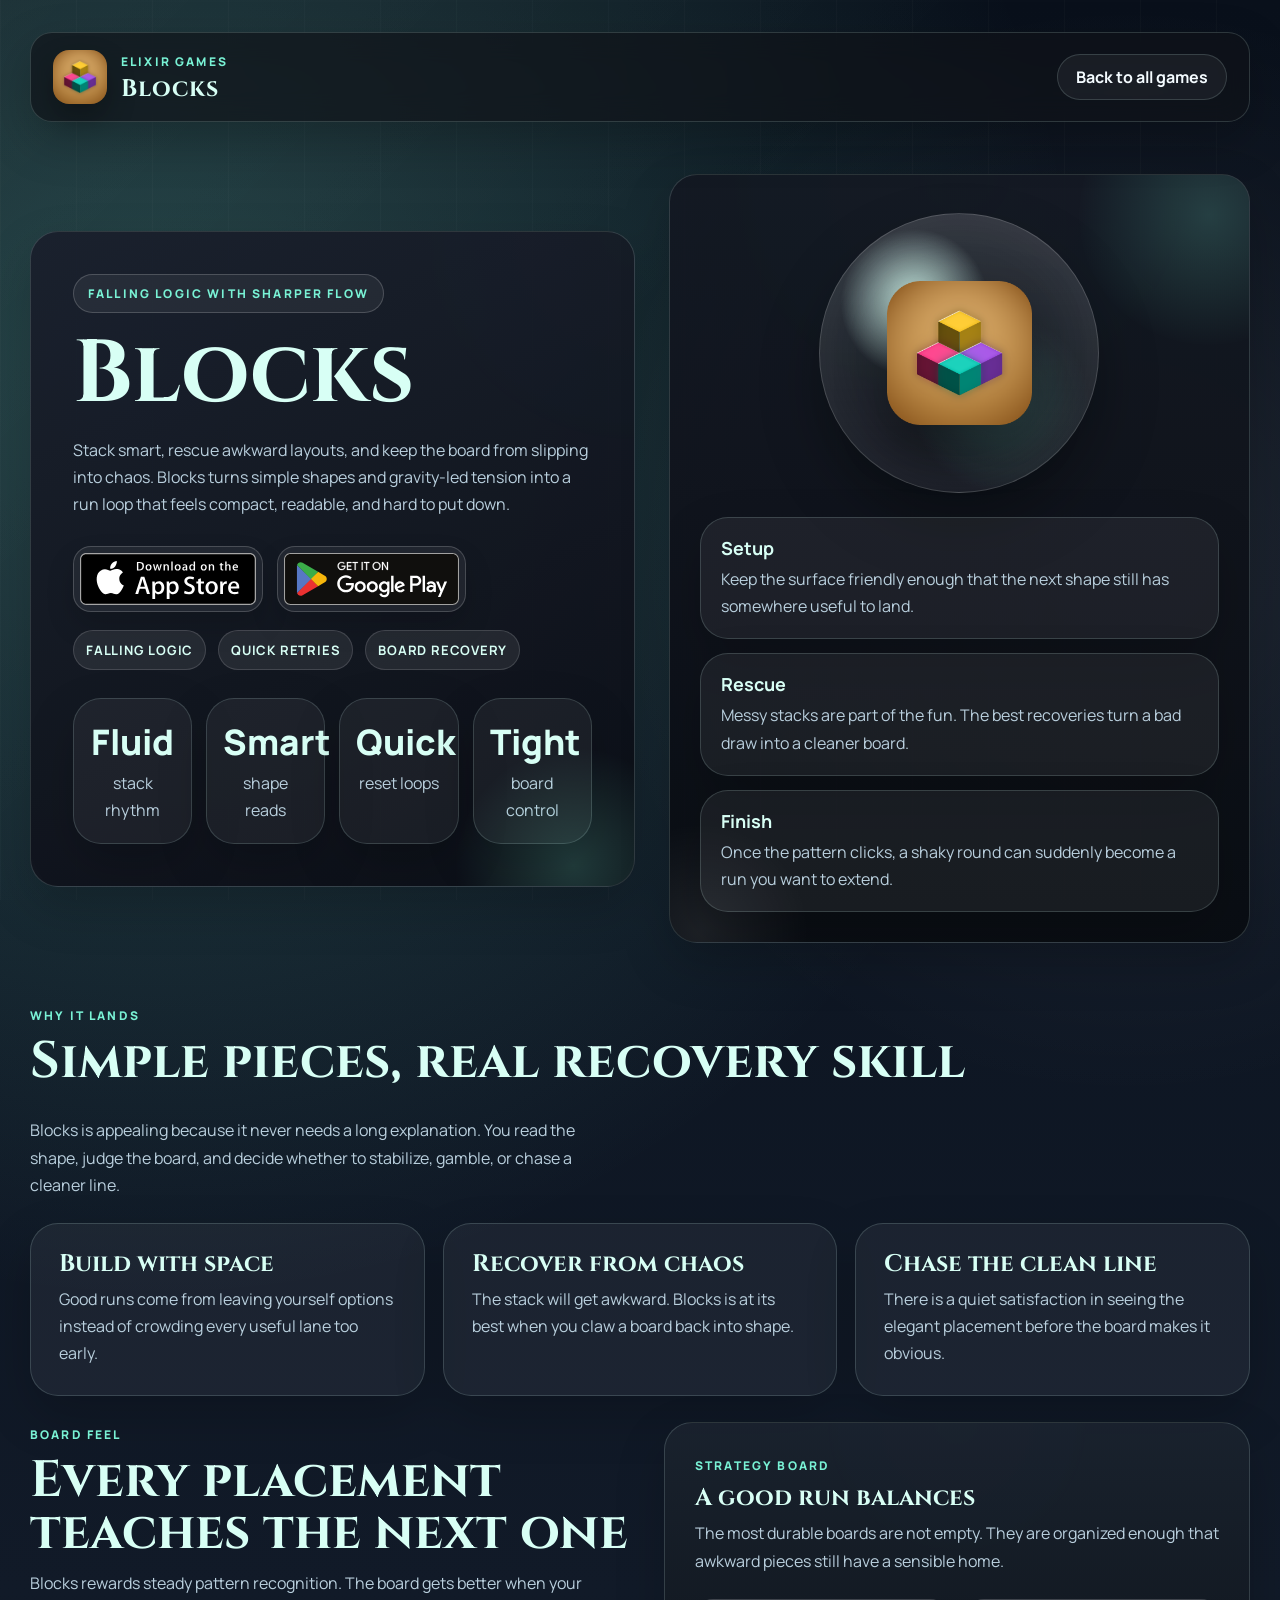
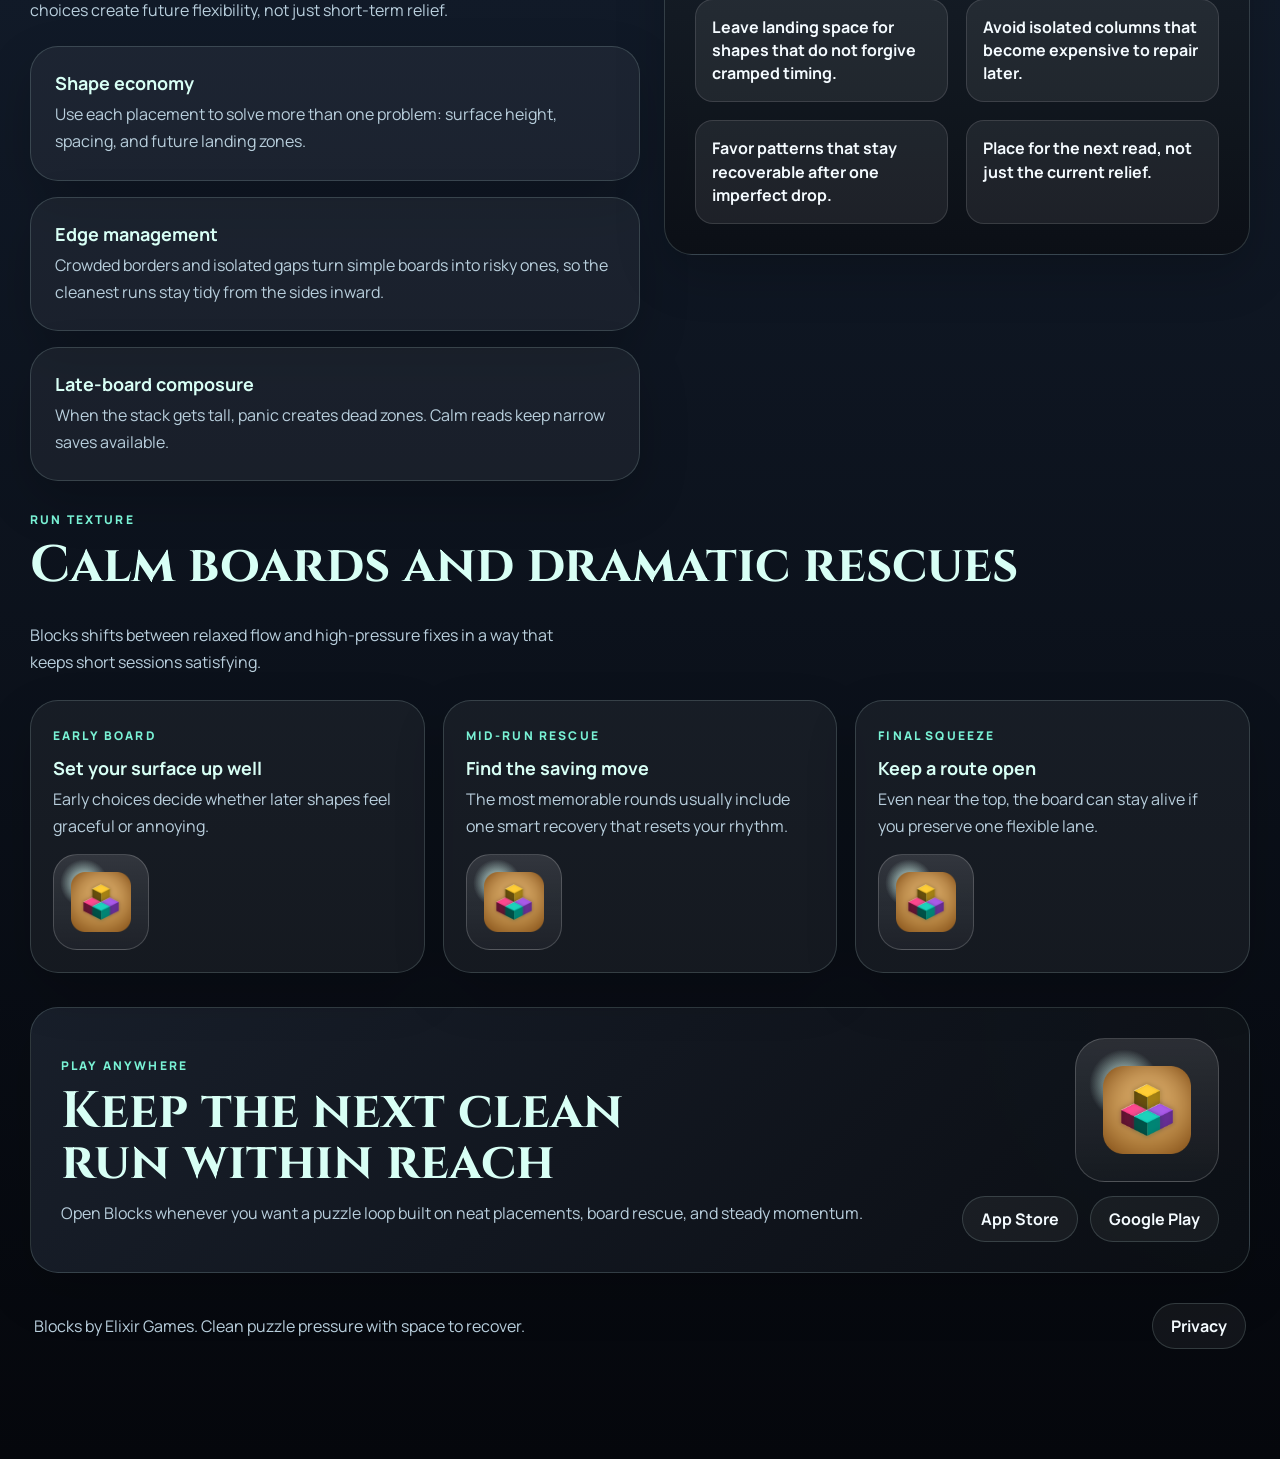
==== blocks-landing/index.html @ e812d3ba "Add other games landing pages" ====
<!doctype html>
<html lang="en">
<head>
  <meta charset="utf-8">
  <meta name="viewport" content="width=device-width,initial-scale=1">
  <title>Blocks - Falling Logic Puzzle | Elixir Games</title>
  <meta name="description" content="A falling-block puzzle with physics flavor, compact retries, and satisfying recovery when the stack gets messy.">
  <link rel="canonical" href="https://elixirgames.io/blocks-landing/">
  <meta name="theme-color" content="#0c1120">
  <meta name="robots" content="index, follow">

  <meta property="og:title" content="Blocks - Falling Logic Puzzle">
  <meta property="og:description" content="Stack smart, rescue awkward boards, and enjoy a puzzle flow that rewards clean shape reading.">
  <meta property="og:type" content="website">
  <meta property="og:url" content="https://elixirgames.io/blocks-landing/">
  <meta property="og:image" content="https://elixirgames.io/images/blocks.png">

  <meta name="twitter:card" content="summary_large_image">
  <meta name="twitter:title" content="Blocks - Falling Logic Puzzle">
  <meta name="twitter:description" content="A compact puzzle challenge about stacking well, recovering fast, and keeping the board under control.">
  <meta name="twitter:image" content="https://elixirgames.io/images/blocks.png">

  <link rel="icon" href="/favicon.ico" type="image/x-icon">
  <link rel="icon" type="image/png" sizes="32x32" href="/favicon-32.png">
  <link rel="icon" type="image/png" sizes="16x16" href="/favicon-16.png">
  <link rel="apple-touch-icon" sizes="180x180" href="/apple-touch-icon.png">
  <link rel="icon" href="/favicon.svg" type="image/svg+xml">

  <link rel="preconnect" href="https://fonts.googleapis.com">
  <link rel="preconnect" href="https://fonts.gstatic.com" crossorigin>
  <link href="https://fonts.googleapis.com/css2?family=Cinzel:wght@500;700;800&family=Manrope:wght@400;500;600;700;800&display=swap" rel="stylesheet">
  <link rel="stylesheet" href="/game-landing.css">

  <style>
    :root {
      --bg: #09101b;
      --bg-soft: #111a28;
      --panel: rgba(17, 28, 43, 0.78);
      --panel-strong: rgba(22, 38, 58, 0.95);
      --accent: #79f2d5;
      --accent-strong: #d8fff5;
      --accent-soft: rgba(121, 242, 213, 0.18);
      --accent-glow: rgba(121, 242, 213, 0.22);
      --text: #f4fbff;
      --muted: #b9cfdd;
      --line: rgba(216, 255, 245, 0.16);
    }
  </style>

  <script type="application/ld+json">{
    "@context": "https://schema.org",
    "@type": "MobileApplication",
    "name": "Blocks",
    "applicationCategory": "GameApplication",
    "operatingSystem": "iOS, Android",
    "url": "https://elixirgames.io/blocks-landing/",
    "image": "https://elixirgames.io/images/blocks.png",
    "description": "A falling-block puzzle with physics flavor, compact retries, and satisfying board recovery.",
    "offers": {
      "@type": "Offer",
      "price": "0",
      "priceCurrency": "USD"
    },
    "publisher": {
      "@type": "Organization",
      "name": "Elixir Games"
    }
  }</script>
</head>
<body>
  <div class="page-shell">
    <header class="topbar">
      <a class="brand" href="/">
        <img src="/images/blocks.png" alt="Blocks app icon">
        <div class="brand-copy">
          <span class="brand-kicker">Elixir Games</span>
          <strong class="brand-title">Blocks</strong>
        </div>
      </a>
      <a class="home-link" href="/">Back to all games</a>
    </header>

    <main>
      <section class="hero" aria-labelledby="hero-title">
        <div class="hero-copy">
          <span class="eyebrow">Falling logic with sharper flow</span>
          <h1 id="hero-title">Blocks</h1>
          <p class="lede">Stack smart, rescue awkward layouts, and keep the board from slipping into chaos. Blocks turns simple shapes and gravity-led tension into a run loop that feels compact, readable, and hard to put down.</p>

          <div class="cta-row">
            <a class="store-badge" href="https://apps.apple.com/pl/app/blocks-2-0/id6760268812" target="_blank" rel="noopener" aria-label="Download Blocks on the App Store">
              <img src="/images/app_store.svg" alt="Download on the App Store">
            </a>
            <a class="store-badge" href="https://play.google.com/store/apps/details?id=io.elixirgames.blocks" target="_blank" rel="noopener" aria-label="Get Blocks on Google Play">
              <img src="/images/google_play.svg" alt="Get it on Google Play">
            </a>
          </div>

          <div class="micro-copy" aria-label="Blocks highlights">
            <span>falling logic</span>
            <span>quick retries</span>
            <span>board recovery</span>
          </div>

          <div class="stats">
            <article class="stat-card">
              <span class="stat-value">Fluid</span>
              <span class="stat-label">stack rhythm</span>
            </article>
            <article class="stat-card">
              <span class="stat-value">Smart</span>
              <span class="stat-label">shape reads</span>
            </article>
            <article class="stat-card">
              <span class="stat-value">Quick</span>
              <span class="stat-label">reset loops</span>
            </article>
            <article class="stat-card">
              <span class="stat-value">Tight</span>
              <span class="stat-label">board control</span>
            </article>
          </div>
        </div>

        <div class="hero-visual">
          <div class="orb">
            <img src="/images/blocks.png" alt="Blocks icon artwork">
          </div>

          <div class="visual-meter" aria-label="Blocks flow">
            <article class="meter-card">
              <strong>Setup</strong>
              <span>Keep the surface friendly enough that the next shape still has somewhere useful to land.</span>
            </article>
            <article class="meter-card">
              <strong>Rescue</strong>
              <span>Messy stacks are part of the fun. The best recoveries turn a bad draw into a cleaner board.</span>
            </article>
            <article class="meter-card">
              <strong>Finish</strong>
              <span>Once the pattern clicks, a shaky round can suddenly become a run you want to extend.</span>
            </article>
          </div>
        </div>
      </section>

      <section class="section">
        <div class="section-head">
          <div>
            <span class="section-kicker">Why it lands</span>
            <h2>Simple pieces, real recovery skill</h2>
          </div>
          <p class="section-copy">Blocks is appealing because it never needs a long explanation. You read the shape, judge the board, and decide whether to stabilize, gamble, or chase a cleaner line.</p>
        </div>

        <div class="feature-grid">
          <article class="feature-card">
            <h3>Build with space</h3>
            <p>Good runs come from leaving yourself options instead of crowding every useful lane too early.</p>
          </article>
          <article class="feature-card">
            <h3>Recover from chaos</h3>
            <p>The stack will get awkward. Blocks is at its best when you claw a board back into shape.</p>
          </article>
          <article class="feature-card">
            <h3>Chase the clean line</h3>
            <p>There is a quiet satisfaction in seeing the elegant placement before the board makes it obvious.</p>
          </article>
        </div>
      </section>

      <section class="section detail-layout">
        <div>
          <span class="section-kicker">Board feel</span>
          <h2>Every placement teaches the next one</h2>
          <p class="section-copy">Blocks rewards steady pattern recognition. The board gets better when your choices create future flexibility, not just short-term relief.</p>

          <div class="detail-list">
            <article class="detail-item">
              <strong>Shape economy</strong>
              <p>Use each placement to solve more than one problem: surface height, spacing, and future landing zones.</p>
            </article>
            <article class="detail-item">
              <strong>Edge management</strong>
              <p>Crowded borders and isolated gaps turn simple boards into risky ones, so the cleanest runs stay tidy from the sides inward.</p>
            </article>
            <article class="detail-item">
              <strong>Late-board composure</strong>
              <p>When the stack gets tall, panic creates dead zones. Calm reads keep narrow saves available.</p>
            </article>
          </div>
        </div>

        <aside class="board-card">
          <span class="section-kicker">Strategy board</span>
          <h3>A good run balances</h3>
          <p>The most durable boards are not empty. They are organized enough that awkward pieces still have a sensible home.</p>

          <div class="board-grid">
            <div>Leave landing space for shapes that do not forgive cramped timing.</div>
            <div>Avoid isolated columns that become expensive to repair later.</div>
            <div>Favor patterns that stay recoverable after one imperfect drop.</div>
            <div>Place for the next read, not just the current relief.</div>
          </div>
        </aside>
      </section>

      <section class="section">
        <div class="section-head">
          <div>
            <span class="section-kicker">Run texture</span>
            <h2>Calm boards and dramatic rescues</h2>
          </div>
          <p class="section-copy">Blocks shifts between relaxed flow and high-pressure fixes in a way that keeps short sessions satisfying.</p>
        </div>

        <div class="gallery">
          <article class="gallery-card">
            <div>
              <span class="gallery-tag">Early board</span>
              <strong>Set your surface up well</strong>
              <p>Early choices decide whether later shapes feel graceful or annoying.</p>
            </div>
            <div class="gallery-thumb">
              <img src="/images/blocks.png" alt="Blocks icon detail">
            </div>
          </article>
          <article class="gallery-card">
            <div>
              <span class="gallery-tag">Mid-run rescue</span>
              <strong>Find the saving move</strong>
              <p>The most memorable rounds usually include one smart recovery that resets your rhythm.</p>
            </div>
            <div class="gallery-thumb">
              <img src="/images/blocks.png" alt="Blocks icon detail">
            </div>
          </article>
          <article class="gallery-card">
            <div>
              <span class="gallery-tag">Final squeeze</span>
              <strong>Keep a route open</strong>
              <p>Even near the top, the board can stay alive if you preserve one flexible lane.</p>
            </div>
            <div class="gallery-thumb">
              <img src="/images/blocks.png" alt="Blocks icon detail">
            </div>
          </article>
        </div>
      </section>

      <section class="cta-panel">
        <div>
          <span class="section-kicker">Play anywhere</span>
          <h2>Keep the next clean run within reach</h2>
          <p>Open Blocks whenever you want a puzzle loop built on neat placements, board rescue, and steady momentum.</p>
        </div>

        <div class="cta-stack">
          <div class="cta-visual">
            <img src="/images/blocks.png" alt="Blocks app icon">
          </div>
          <div class="store-pill-row">
            <a class="store-pill" href="https://apps.apple.com/pl/app/blocks-2-0/id6760268812" target="_blank" rel="noopener">App Store</a>
            <a class="store-pill" href="https://play.google.com/store/apps/details?id=io.elixirgames.blocks" target="_blank" rel="noopener">Google Play</a>
          </div>
        </div>
      </section>
    </main>

    <footer>
      <p>Blocks by Elixir Games. Clean puzzle pressure with space to recover.</p>
      <a class="ghost-link" href="/privacy.html">Privacy</a>
    </footer>
  </div>
</body>
</html>
---- game-landing.css ----
:root {
  --bg: #0d1016;
  --bg-soft: #151b24;
  --panel: rgba(18, 23, 31, 0.78);
  --panel-strong: rgba(26, 34, 46, 0.94);
  --accent: #8fd0ff;
  --accent-strong: #d8efff;
  --accent-soft: rgba(143, 208, 255, 0.18);
  --accent-glow: rgba(143, 208, 255, 0.22);
  --text: #f6fbff;
  --muted: #b5c6d5;
  --line: rgba(216, 239, 255, 0.16);
  --shadow: rgba(0, 0, 0, 0.36);
  --max: 1220px;
  --radius: 28px;
}

* {
  box-sizing: border-box;
}

html {
  scroll-behavior: smooth;
}

body {
  margin: 0;
  min-height: 100%;
  color: var(--text);
  background:
    radial-gradient(circle at 12% 12%, var(--accent-glow), transparent 32%),
    radial-gradient(circle at 88% 18%, rgba(255, 255, 255, 0.08), transparent 20%),
    linear-gradient(180deg, var(--bg) 0%, var(--bg-soft) 52%, #05070c 100%);
  font-family: "Manrope", "Avenir Next", "Segoe UI", sans-serif;
  -webkit-font-smoothing: antialiased;
  text-rendering: optimizeLegibility;
  overflow-x: hidden;
}

body::before {
  content: "";
  position: fixed;
  inset: 0;
  background:
    linear-gradient(135deg, rgba(255, 255, 255, 0.03), transparent 46%),
    repeating-linear-gradient(
      90deg,
      rgba(255, 255, 255, 0.018) 0,
      rgba(255, 255, 255, 0.018) 1px,
      transparent 1px,
      transparent 76px
    );
  mix-blend-mode: screen;
  pointer-events: none;
}

img {
  max-width: 100%;
  display: block;
}

a {
  color: inherit;
}

.page-shell {
  width: min(var(--max), calc(100% - 40px));
  margin: 0 auto;
  padding: 24px 0 110px;
  position: relative;
  z-index: 1;
}

.topbar {
  display: flex;
  align-items: center;
  justify-content: space-between;
  gap: 16px;
  padding: 16px 22px;
  margin-top: 8px;
  background: rgba(15, 18, 25, 0.68);
  border: 1px solid var(--line);
  border-radius: 22px;
  box-shadow: 0 18px 48px rgba(0, 0, 0, 0.22);
  backdrop-filter: blur(14px);
  -webkit-backdrop-filter: blur(14px);
  position: sticky;
  top: 16px;
  z-index: 20;
}

.brand {
  display: inline-flex;
  align-items: center;
  gap: 14px;
  text-decoration: none;
  min-width: 0;
}

.brand img {
  width: 54px;
  height: 54px;
  border-radius: 16px;
  box-shadow: 0 14px 28px rgba(0, 0, 0, 0.28);
  flex: 0 0 auto;
}

.brand-copy {
  min-width: 0;
}

.brand-kicker,
.eyebrow,
.section-kicker,
.gallery-tag {
  display: inline-block;
  letter-spacing: 0.18em;
  text-transform: uppercase;
  font-size: 12px;
  font-weight: 800;
  color: var(--accent);
}

.brand-title {
  display: block;
  font-family: "Cinzel", "Times New Roman", serif;
  font-size: 24px;
  letter-spacing: 0.04em;
  color: var(--accent-strong);
  margin-top: 2px;
}

.home-link,
.ghost-link,
.store-pill {
  display: inline-flex;
  align-items: center;
  justify-content: center;
  min-height: 46px;
  padding: 0 18px;
  border-radius: 999px;
  border: 1px solid var(--line);
  background: rgba(255, 255, 255, 0.05);
  text-decoration: none;
  color: var(--text);
  font-weight: 700;
  transition: transform 0.2s ease, border-color 0.2s ease, background 0.2s ease;
}

.home-link:hover,
.ghost-link:hover,
.store-pill:hover,
.store-badge:hover {
  transform: translateY(-2px);
  border-color: rgba(255, 255, 255, 0.38);
  background: rgba(255, 255, 255, 0.1);
}

.hero {
  display: grid;
  grid-template-columns: minmax(0, 1.02fr) minmax(0, 0.98fr);
  gap: 34px;
  align-items: center;
  padding: 52px 0 34px;
}

.hero-copy,
.hero-visual,
.feature-card,
.detail-item,
.board-card,
.gallery-card,
.cta-panel,
.stat-card,
.meter-card {
  border: 1px solid var(--line);
  border-radius: var(--radius);
  box-shadow: 0 20px 50px rgba(0, 0, 0, 0.18);
}

.hero-copy {
  padding: 42px;
  background:
    linear-gradient(155deg, rgba(26, 32, 45, 0.96), rgba(12, 15, 22, 0.96)),
    radial-gradient(circle at top right, var(--accent-soft), transparent 32%);
  position: relative;
  overflow: hidden;
}

.hero-copy::after {
  content: "";
  position: absolute;
  inset: auto -60px -100px auto;
  width: 240px;
  height: 240px;
  border-radius: 50%;
  background: radial-gradient(circle, var(--accent-soft), transparent 70%);
  pointer-events: none;
}

.eyebrow {
  padding: 10px 14px;
  border: 1px solid rgba(255, 255, 255, 0.18);
  border-radius: 999px;
  background: rgba(255, 255, 255, 0.06);
  margin-bottom: 18px;
}

h1,
h2,
h3 {
  margin: 0;
  color: var(--accent-strong);
  font-family: "Cinzel", "Times New Roman", serif;
  line-height: 1;
  text-wrap: balance;
}

h1 {
  font-size: clamp(3rem, 7vw, 5.5rem);
  margin-bottom: 18px;
  max-width: 12ch;
}

h2 {
  font-size: clamp(2.1rem, 4vw, 3.4rem);
  margin-bottom: 12px;
}

h3 {
  font-size: 24px;
  margin-bottom: 10px;
}

.lede,
.section-copy,
.feature-card p,
.detail-item p,
.board-card p,
.gallery-card p,
.cta-panel p,
footer p,
.meter-card span,
.stat-label {
  margin: 0;
  color: var(--muted);
  line-height: 1.7;
  font-size: 16px;
}

.cta-row {
  display: flex;
  flex-wrap: wrap;
  gap: 14px;
  margin: 28px 0 18px;
}

.store-badge {
  display: inline-flex;
  align-items: center;
  justify-content: center;
  padding: 6px;
  border-radius: 18px;
  border: 1px solid rgba(255, 255, 255, 0.18);
  background: rgba(255, 255, 255, 0.06);
  box-shadow: 0 14px 28px rgba(0, 0, 0, 0.16);
  transition: transform 0.2s ease, border-color 0.2s ease, background 0.2s ease;
}

.store-badge img {
  height: 52px;
  width: auto;
}

.micro-copy {
  display: flex;
  flex-wrap: wrap;
  gap: 12px;
  margin-bottom: 28px;
  color: var(--accent-strong);
  font-size: 13px;
  font-weight: 700;
  letter-spacing: 0.06em;
  text-transform: uppercase;
}

.micro-copy span {
  padding: 10px 12px;
  border-radius: 999px;
  background: rgba(255, 255, 255, 0.08);
  border: 1px solid rgba(255, 255, 255, 0.14);
}

.stats {
  display: grid;
  grid-template-columns: repeat(4, minmax(0, 1fr));
  gap: 14px;
}

.stat-card {
  padding: 18px 16px;
  text-align: center;
  background: rgba(255, 255, 255, 0.05);
}

.stat-value {
  display: block;
  font-size: clamp(1.4rem, 4vw, 2.2rem);
  font-weight: 800;
  color: var(--accent-strong);
  margin-bottom: 4px;
}

.hero-visual {
  min-height: 560px;
  padding: 30px;
  background:
    linear-gradient(180deg, rgba(20, 25, 35, 0.96), rgba(10, 13, 19, 0.96)),
    radial-gradient(circle at top, var(--accent-soft), transparent 38%);
  position: relative;
  overflow: hidden;
  display: grid;
  align-content: space-between;
  gap: 24px;
}

.hero-visual::before,
.hero-visual::after {
  content: "";
  position: absolute;
  border-radius: 50%;
  pointer-events: none;
}

.hero-visual::before {
  width: 260px;
  height: 260px;
  right: -90px;
  top: -90px;
  background: radial-gradient(circle, var(--accent-soft), transparent 72%);
}

.hero-visual::after {
  width: 220px;
  height: 220px;
  left: -80px;
  bottom: -100px;
  background: radial-gradient(circle, rgba(255, 255, 255, 0.08), transparent 70%);
}

.orb {
  width: min(280px, 70vw);
  aspect-ratio: 1 / 1;
  margin: 8px auto 0;
  border-radius: 50%;
  padding: 26px;
  border: 1px solid rgba(255, 255, 255, 0.18);
  background:
    radial-gradient(circle at 34% 32%, var(--accent-strong), transparent 28%),
    radial-gradient(circle at 65% 68%, var(--accent-soft), transparent 34%),
    linear-gradient(180deg, rgba(255, 255, 255, 0.12), rgba(255, 255, 255, 0.03));
  box-shadow: inset 0 0 60px rgba(255, 255, 255, 0.06), 0 30px 60px rgba(0, 0, 0, 0.28);
  display: grid;
  place-items: center;
}

.orb img {
  width: 64%;
  height: 64%;
  object-fit: contain;
  filter: drop-shadow(0 18px 24px rgba(0, 0, 0, 0.35));
}

.visual-meter {
  display: grid;
  gap: 14px;
  position: relative;
  z-index: 1;
}

.meter-card {
  padding: 18px 20px;
  background: rgba(255, 255, 255, 0.06);
}

.meter-card strong,
.detail-item strong,
.gallery-card strong {
  display: block;
  margin-bottom: 6px;
  color: var(--accent-strong);
  font-size: 18px;
}

.section {
  margin-top: 26px;
}

.section-head {
  display: flex;
  flex-wrap: wrap;
  gap: 18px;
  align-items: end;
  justify-content: space-between;
}

.section-head .section-copy {
  max-width: 56ch;
}

.section-kicker,
.gallery-tag {
  margin-bottom: 12px;
}

.feature-grid,
.gallery,
.board-grid {
  display: grid;
  gap: 18px;
}

.feature-grid {
  grid-template-columns: repeat(3, minmax(0, 1fr));
  margin-top: 24px;
}

.feature-card {
  padding: 28px;
  background: rgba(255, 255, 255, 0.05);
}

.detail-layout {
  display: grid;
  grid-template-columns: minmax(0, 1.02fr) minmax(320px, 0.98fr);
  gap: 24px;
  align-items: start;
}

.detail-list {
  display: grid;
  gap: 16px;
  margin-top: 22px;
}

.detail-item {
  padding: 24px;
  background: rgba(255, 255, 255, 0.05);
}

.board-card {
  padding: 30px;
  background:
    linear-gradient(180deg, rgba(26, 34, 46, 0.96), rgba(12, 16, 22, 0.96)),
    radial-gradient(circle at top, var(--accent-soft), transparent 34%);
  position: sticky;
  top: 108px;
}

.board-grid {
  grid-template-columns: repeat(2, minmax(0, 1fr));
  margin-top: 24px;
}

.board-grid div {
  padding: 16px;
  border-radius: 18px;
  background: rgba(255, 255, 255, 0.07);
  border: 1px solid rgba(255, 255, 255, 0.12);
  color: var(--text);
  font-weight: 700;
  line-height: 1.45;
}

.gallery {
  grid-template-columns: repeat(3, minmax(0, 1fr));
  margin-top: 24px;
}

.gallery-card {
  padding: 22px;
  background: rgba(255, 255, 255, 0.05);
  display: grid;
  gap: 14px;
  align-content: space-between;
  min-height: 240px;
}

.gallery-thumb {
  width: 96px;
  height: 96px;
  border-radius: 24px;
  display: grid;
  place-items: center;
  background:
    radial-gradient(circle at 32% 30%, var(--accent-strong), transparent 26%),
    linear-gradient(180deg, rgba(255, 255, 255, 0.12), rgba(255, 255, 255, 0.04));
  border: 1px solid rgba(255, 255, 255, 0.18);
}

.gallery-thumb img {
  width: 60px;
  height: 60px;
  object-fit: contain;
}

.cta-panel {
  margin-top: 34px;
  padding: 30px;
  display: grid;
  grid-template-columns: minmax(0, 1fr) auto;
  gap: 24px;
  align-items: center;
  background:
    linear-gradient(135deg, rgba(25, 32, 44, 0.96), rgba(11, 14, 20, 0.96)),
    radial-gradient(circle at top right, var(--accent-soft), transparent 30%);
}

.cta-stack {
  display: grid;
  gap: 14px;
  justify-items: end;
}

.cta-visual {
  width: 144px;
  height: 144px;
  border-radius: 30px;
  padding: 22px;
  display: grid;
  place-items: center;
  background:
    radial-gradient(circle at 34% 32%, var(--accent-strong), transparent 26%),
    linear-gradient(180deg, rgba(255, 255, 255, 0.12), rgba(255, 255, 255, 0.04));
  border: 1px solid rgba(255, 255, 255, 0.18);
}

.cta-visual img {
  width: 88px;
  height: 88px;
  object-fit: contain;
}

.store-pill-row {
  display: flex;
  flex-wrap: wrap;
  gap: 12px;
  justify-content: flex-end;
}

footer {
  display: flex;
  align-items: center;
  justify-content: space-between;
  gap: 18px;
  padding: 30px 4px 0;
}

@media (prefers-reduced-motion: reduce) {
  html {
    scroll-behavior: auto;
  }

  *,
  *::before,
  *::after {
    animation: none !important;
    transition: none !important;
  }
}

@media (max-width: 1100px) {
  .detail-layout,
  .cta-panel {
    grid-template-columns: 1fr;
  }

  .board-card {
    position: static;
  }

  .cta-stack,
  .store-pill-row {
    justify-items: start;
    justify-content: flex-start;
  }
}

@media (max-width: 900px) {
  .page-shell {
    width: min(var(--max), calc(100% - 28px));
    padding-bottom: 100px;
  }

  .topbar {
    position: static;
  }

  .hero {
    grid-template-columns: 1fr;
    padding-top: 28px;
  }

  .hero-copy {
    padding: 28px;
  }

  .hero-visual {
    min-height: auto;
  }

  .stats,
  .feature-grid,
  .gallery,
  .board-grid {
    grid-template-columns: repeat(2, minmax(0, 1fr));
  }
}

@media (max-width: 640px) {
  .page-shell {
    width: calc(100% - 20px);
    padding-top: 10px;
  }

  .topbar,
  footer {
    flex-direction: column;
    align-items: flex-start;
  }

  .hero-copy,
  .hero-visual,
  .feature-card,
  .detail-item,
  .board-card,
  .gallery-card,
  .cta-panel,
  .stat-card,
  .meter-card {
    border-radius: 20px;
  }

  .home-link,
  .ghost-link,
  .store-pill,
  .store-badge {
    width: 100%;
  }

  .store-badge img {
    height: 48px;
  }

  .stats,
  .feature-grid,
  .gallery,
  .board-grid {
    grid-template-columns: 1fr;
  }

  .cta-panel {
    padding: 24px 20px;
  }
}
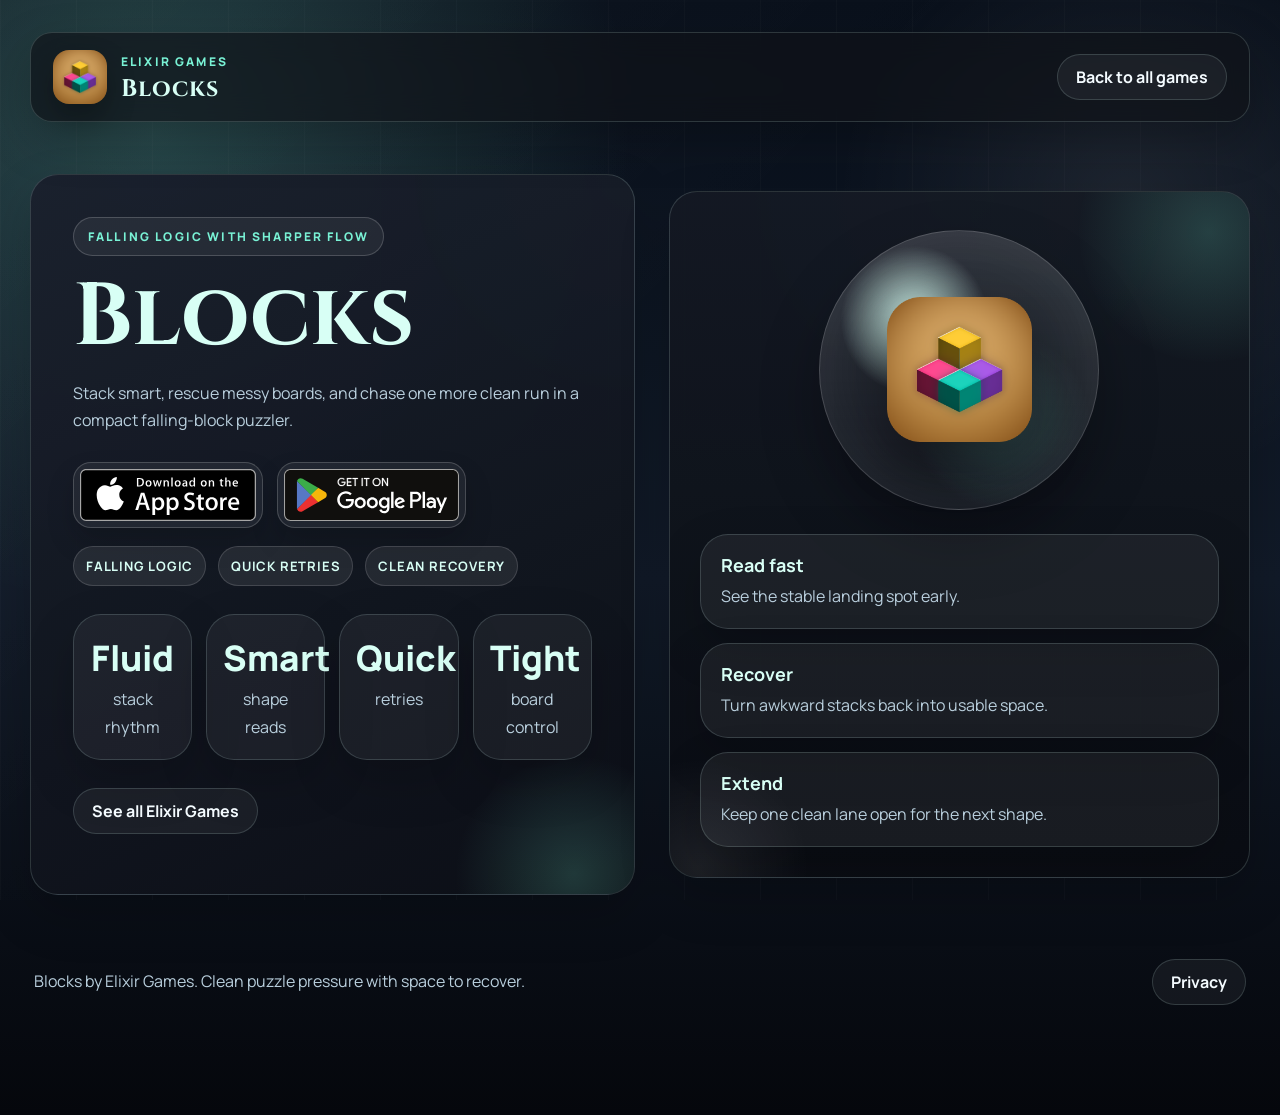
==== commit da066cef: "Simplify landing pages" ====
--- a/blocks-landing/index.html
+++ b/blocks-landing/index.html
@@ -85,7 +85,7 @@
         <div class="hero-copy">
           <span class="eyebrow">Falling logic with sharper flow</span>
           <h1 id="hero-title">Blocks</h1>
-          <p class="lede">Stack smart, rescue awkward layouts, and keep the board from slipping into chaos. Blocks turns simple shapes and gravity-led tension into a run loop that feels compact, readable, and hard to put down.</p>
+          <p class="lede">Stack smart, rescue messy boards, and chase one more clean run in a compact falling-block puzzler.</p>
 
           <div class="cta-row">
             <a class="store-badge" href="https://apps.apple.com/pl/app/blocks-2-0/id6760268812" target="_blank" rel="noopener" aria-label="Download Blocks on the App Store">
@@ -99,7 +99,7 @@
           <div class="micro-copy" aria-label="Blocks highlights">
             <span>falling logic</span>
             <span>quick retries</span>
-            <span>board recovery</span>
+            <span>clean recovery</span>
           </div>
 
           <div class="stats">
@@ -113,12 +113,16 @@
             </article>
             <article class="stat-card">
               <span class="stat-value">Quick</span>
-              <span class="stat-label">reset loops</span>
+              <span class="stat-label">retries</span>
             </article>
             <article class="stat-card">
               <span class="stat-value">Tight</span>
               <span class="stat-label">board control</span>
             </article>
+          </div>
+
+          <div class="cta-row">
+            <a class="ghost-link" href="/">See all Elixir Games</a>
           </div>
         </div>
 
@@ -127,141 +131,19 @@
             <img src="/images/blocks.png" alt="Blocks icon artwork">
           </div>
 
-          <div class="visual-meter" aria-label="Blocks flow">
+          <div class="visual-meter" aria-label="Blocks highlights">
             <article class="meter-card">
-              <strong>Setup</strong>
-              <span>Keep the surface friendly enough that the next shape still has somewhere useful to land.</span>
+              <strong>Read fast</strong>
+              <span>See the stable landing spot early.</span>
             </article>
             <article class="meter-card">
-              <strong>Rescue</strong>
-              <span>Messy stacks are part of the fun. The best recoveries turn a bad draw into a cleaner board.</span>
+              <strong>Recover</strong>
+              <span>Turn awkward stacks back into usable space.</span>
             </article>
             <article class="meter-card">
-              <strong>Finish</strong>
-              <span>Once the pattern clicks, a shaky round can suddenly become a run you want to extend.</span>
+              <strong>Extend</strong>
+              <span>Keep one clean lane open for the next shape.</span>
             </article>
-          </div>
-        </div>
-      </section>
-
-      <section class="section">
-        <div class="section-head">
-          <div>
-            <span class="section-kicker">Why it lands</span>
-            <h2>Simple pieces, real recovery skill</h2>
-          </div>
-          <p class="section-copy">Blocks is appealing because it never needs a long explanation. You read the shape, judge the board, and decide whether to stabilize, gamble, or chase a cleaner line.</p>
-        </div>
-
-        <div class="feature-grid">
-          <article class="feature-card">
-            <h3>Build with space</h3>
-            <p>Good runs come from leaving yourself options instead of crowding every useful lane too early.</p>
-          </article>
-          <article class="feature-card">
-            <h3>Recover from chaos</h3>
-            <p>The stack will get awkward. Blocks is at its best when you claw a board back into shape.</p>
-          </article>
-          <article class="feature-card">
-            <h3>Chase the clean line</h3>
-            <p>There is a quiet satisfaction in seeing the elegant placement before the board makes it obvious.</p>
-          </article>
-        </div>
-      </section>
-
-      <section class="section detail-layout">
-        <div>
-          <span class="section-kicker">Board feel</span>
-          <h2>Every placement teaches the next one</h2>
-          <p class="section-copy">Blocks rewards steady pattern recognition. The board gets better when your choices create future flexibility, not just short-term relief.</p>
-
-          <div class="detail-list">
-            <article class="detail-item">
-              <strong>Shape economy</strong>
-              <p>Use each placement to solve more than one problem: surface height, spacing, and future landing zones.</p>
-            </article>
-            <article class="detail-item">
-              <strong>Edge management</strong>
-              <p>Crowded borders and isolated gaps turn simple boards into risky ones, so the cleanest runs stay tidy from the sides inward.</p>
-            </article>
-            <article class="detail-item">
-              <strong>Late-board composure</strong>
-              <p>When the stack gets tall, panic creates dead zones. Calm reads keep narrow saves available.</p>
-            </article>
-          </div>
-        </div>
-
-        <aside class="board-card">
-          <span class="section-kicker">Strategy board</span>
-          <h3>A good run balances</h3>
-          <p>The most durable boards are not empty. They are organized enough that awkward pieces still have a sensible home.</p>
-
-          <div class="board-grid">
-            <div>Leave landing space for shapes that do not forgive cramped timing.</div>
-            <div>Avoid isolated columns that become expensive to repair later.</div>
-            <div>Favor patterns that stay recoverable after one imperfect drop.</div>
-            <div>Place for the next read, not just the current relief.</div>
-          </div>
-        </aside>
-      </section>
-
-      <section class="section">
-        <div class="section-head">
-          <div>
-            <span class="section-kicker">Run texture</span>
-            <h2>Calm boards and dramatic rescues</h2>
-          </div>
-          <p class="section-copy">Blocks shifts between relaxed flow and high-pressure fixes in a way that keeps short sessions satisfying.</p>
-        </div>
-
-        <div class="gallery">
-          <article class="gallery-card">
-            <div>
-              <span class="gallery-tag">Early board</span>
-              <strong>Set your surface up well</strong>
-              <p>Early choices decide whether later shapes feel graceful or annoying.</p>
-            </div>
-            <div class="gallery-thumb">
-              <img src="/images/blocks.png" alt="Blocks icon detail">
-            </div>
-          </article>
-          <article class="gallery-card">
-            <div>
-              <span class="gallery-tag">Mid-run rescue</span>
-              <strong>Find the saving move</strong>
-              <p>The most memorable rounds usually include one smart recovery that resets your rhythm.</p>
-            </div>
-            <div class="gallery-thumb">
-              <img src="/images/blocks.png" alt="Blocks icon detail">
-            </div>
-          </article>
-          <article class="gallery-card">
-            <div>
-              <span class="gallery-tag">Final squeeze</span>
-              <strong>Keep a route open</strong>
-              <p>Even near the top, the board can stay alive if you preserve one flexible lane.</p>
-            </div>
-            <div class="gallery-thumb">
-              <img src="/images/blocks.png" alt="Blocks icon detail">
-            </div>
-          </article>
-        </div>
-      </section>
-
-      <section class="cta-panel">
-        <div>
-          <span class="section-kicker">Play anywhere</span>
-          <h2>Keep the next clean run within reach</h2>
-          <p>Open Blocks whenever you want a puzzle loop built on neat placements, board rescue, and steady momentum.</p>
-        </div>
-
-        <div class="cta-stack">
-          <div class="cta-visual">
-            <img src="/images/blocks.png" alt="Blocks app icon">
-          </div>
-          <div class="store-pill-row">
-            <a class="store-pill" href="https://apps.apple.com/pl/app/blocks-2-0/id6760268812" target="_blank" rel="noopener">App Store</a>
-            <a class="store-pill" href="https://play.google.com/store/apps/details?id=io.elixirgames.blocks" target="_blank" rel="noopener">Google Play</a>
           </div>
         </div>
       </section>
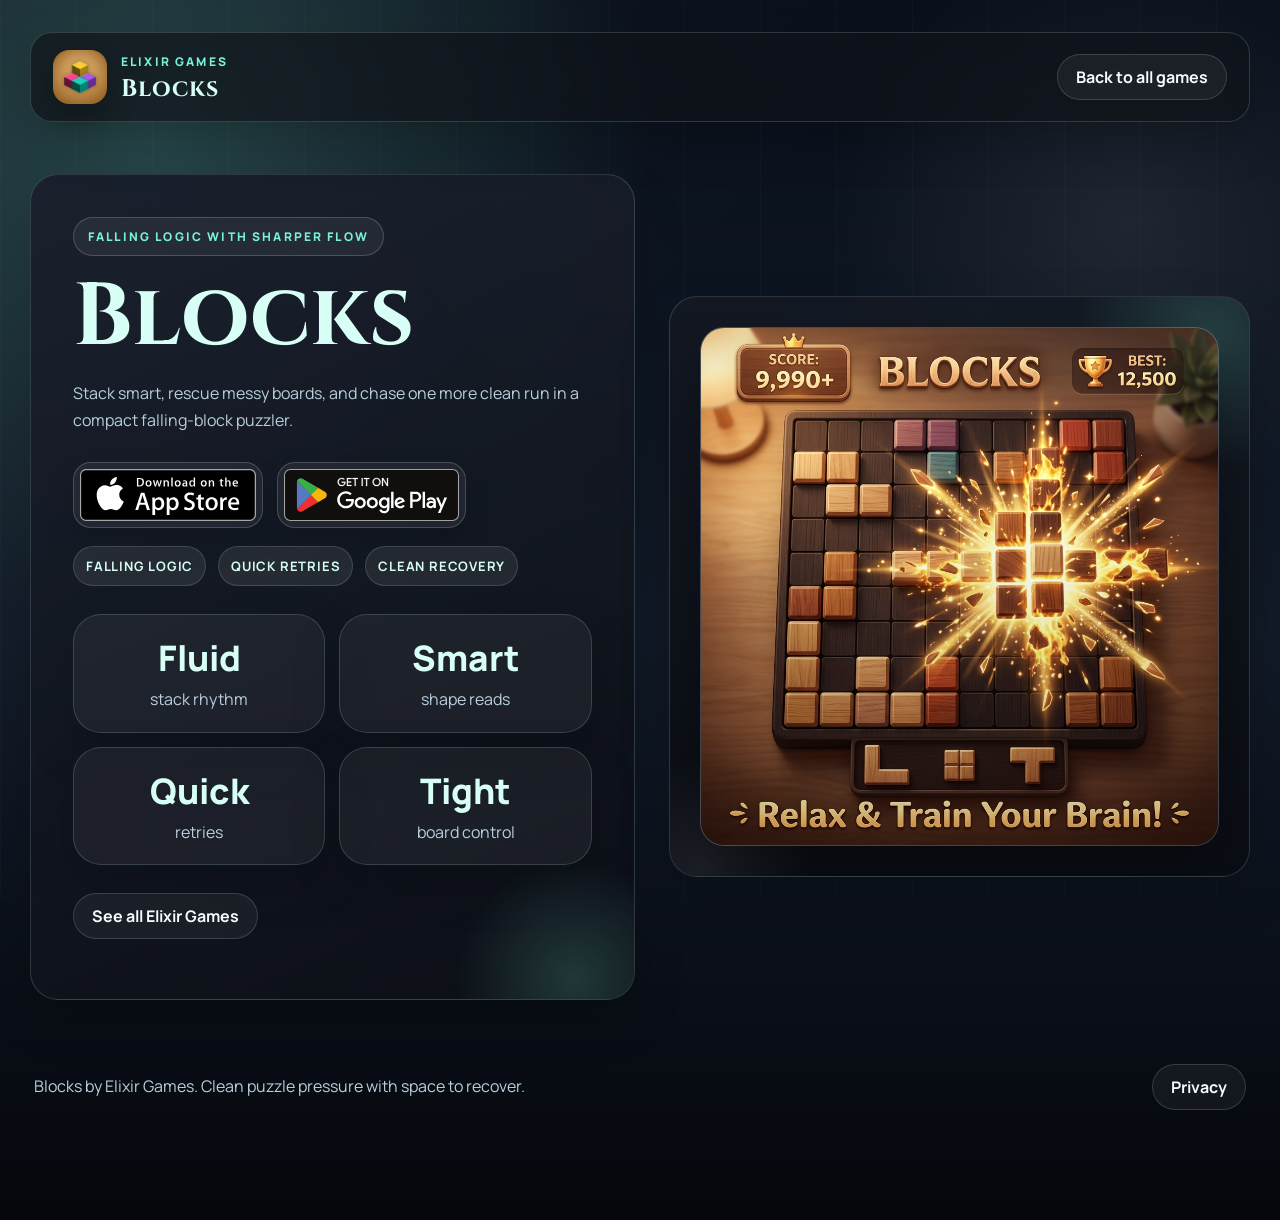
==== commit 706e4117: "Improve blocks landing page" ====
--- a/blocks-landing/index.html
+++ b/blocks-landing/index.html
@@ -13,12 +13,12 @@
   <meta property="og:description" content="Stack smart, rescue awkward boards, and enjoy a puzzle flow that rewards clean shape reading.">
   <meta property="og:type" content="website">
   <meta property="og:url" content="https://elixirgames.io/blocks-landing/">
-  <meta property="og:image" content="https://elixirgames.io/images/blocks.png">
+  <meta property="og:image" content="https://elixirgames.io/blocks-landing/images/ad_square_1x1.jpg">
 
   <meta name="twitter:card" content="summary_large_image">
   <meta name="twitter:title" content="Blocks - Falling Logic Puzzle">
   <meta name="twitter:description" content="A compact puzzle challenge about stacking well, recovering fast, and keeping the board under control.">
-  <meta name="twitter:image" content="https://elixirgames.io/images/blocks.png">
+  <meta name="twitter:image" content="https://elixirgames.io/blocks-landing/images/ad_square_1x1.jpg">
 
   <link rel="icon" href="/favicon.ico" type="image/x-icon">
   <link rel="icon" type="image/png" sizes="32x32" href="/favicon-32.png">
@@ -45,6 +45,51 @@
       --muted: #b9cfdd;
       --line: rgba(216, 255, 245, 0.16);
     }
+
+    .blocks-hero-visual {
+      min-height: auto;
+      align-content: start;
+      justify-items: center;
+    }
+
+    .blocks-hero-shot {
+      margin: 0;
+      overflow: hidden;
+      position: relative;
+      z-index: 1;
+      border-radius: 24px;
+      border: 1px solid rgba(255, 255, 255, 0.18);
+      box-shadow: 0 24px 56px rgba(0, 0, 0, 0.28);
+      background: rgba(255, 255, 255, 0.05);
+      width: min(100%, 520px);
+    }
+
+    .blocks-hero-shot::after {
+      content: "";
+      position: absolute;
+      inset: 0;
+      background: linear-gradient(180deg, rgba(255, 255, 255, 0.06), transparent 30%, rgba(0, 0, 0, 0.18));
+      pointer-events: none;
+    }
+
+    .blocks-hero-shot img {
+      width: 100%;
+      height: 100%;
+      object-fit: cover;
+      display: block;
+      aspect-ratio: 1 / 1;
+      object-position: center;
+    }
+
+    .blocks-stats {
+      grid-template-columns: repeat(2, minmax(0, 1fr));
+    }
+
+    @media (max-width: 640px) {
+      .blocks-stats {
+        grid-template-columns: 1fr;
+      }
+    }
   </style>
 
   <script type="application/ld+json">{
@@ -54,7 +99,8 @@
     "applicationCategory": "GameApplication",
     "operatingSystem": "iOS, Android",
     "url": "https://elixirgames.io/blocks-landing/",
-    "image": "https://elixirgames.io/images/blocks.png",
+    "image": "https://elixirgames.io/blocks-landing/images/ad_square_1x1.jpg",
+    "screenshot": "https://elixirgames.io/blocks-landing/images/ad_square_1x1.jpg",
     "description": "A falling-block puzzle with physics flavor, compact retries, and satisfying board recovery.",
     "offers": {
       "@type": "Offer",
@@ -102,7 +148,7 @@
             <span>clean recovery</span>
           </div>
 
-          <div class="stats">
+          <div class="stats blocks-stats">
             <article class="stat-card">
               <span class="stat-value">Fluid</span>
               <span class="stat-label">stack rhythm</span>
@@ -126,25 +172,10 @@
           </div>
         </div>
 
-        <div class="hero-visual">
-          <div class="orb">
-            <img src="/images/blocks.png" alt="Blocks icon artwork">
-          </div>
-
-          <div class="visual-meter" aria-label="Blocks highlights">
-            <article class="meter-card">
-              <strong>Read fast</strong>
-              <span>See the stable landing spot early.</span>
-            </article>
-            <article class="meter-card">
-              <strong>Recover</strong>
-              <span>Turn awkward stacks back into usable space.</span>
-            </article>
-            <article class="meter-card">
-              <strong>Extend</strong>
-              <span>Keep one clean lane open for the next shape.</span>
-            </article>
-          </div>
+        <div class="hero-visual blocks-hero-visual">
+          <figure class="blocks-hero-shot">
+            <img src="/blocks-landing/images/ad_square_1x1.jpg" alt="Blocks square promotional artwork showing the wooden board and a line-clearing explosion">
+          </figure>
         </div>
       </section>
     </main>
